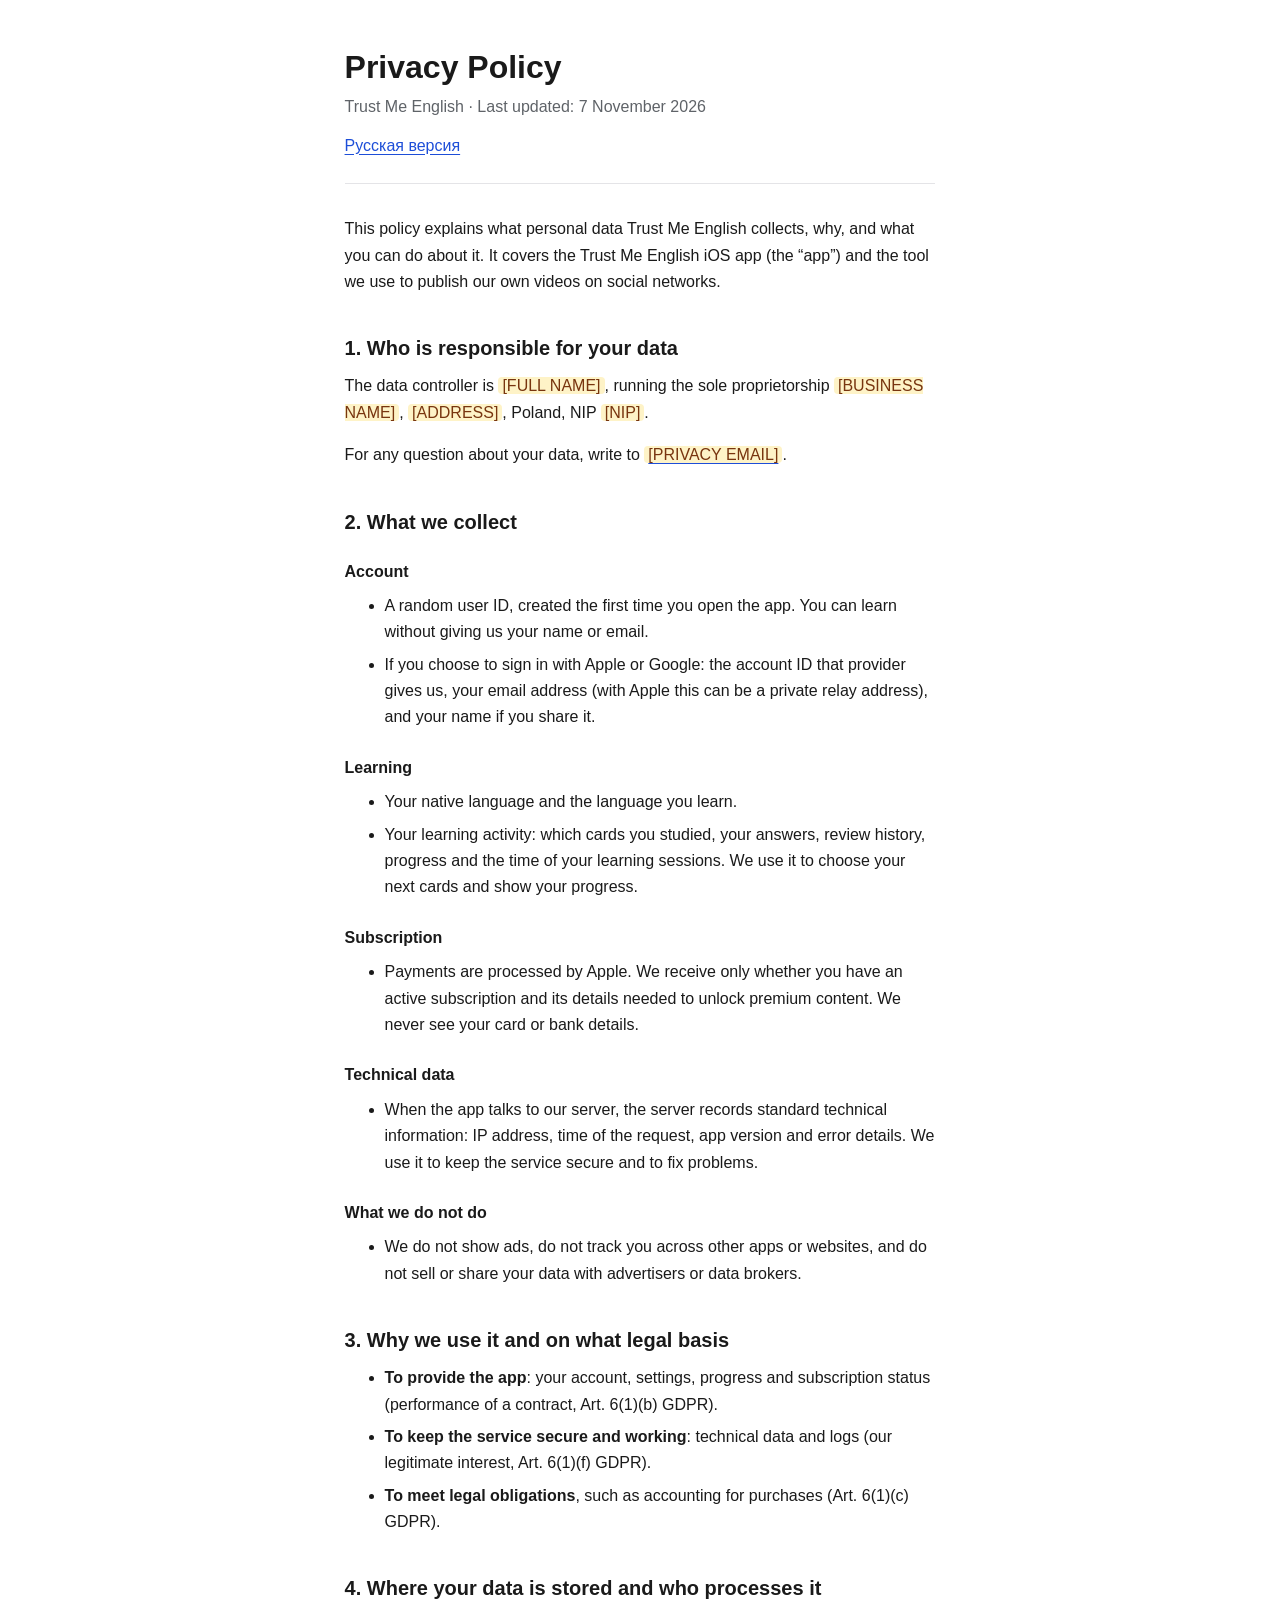
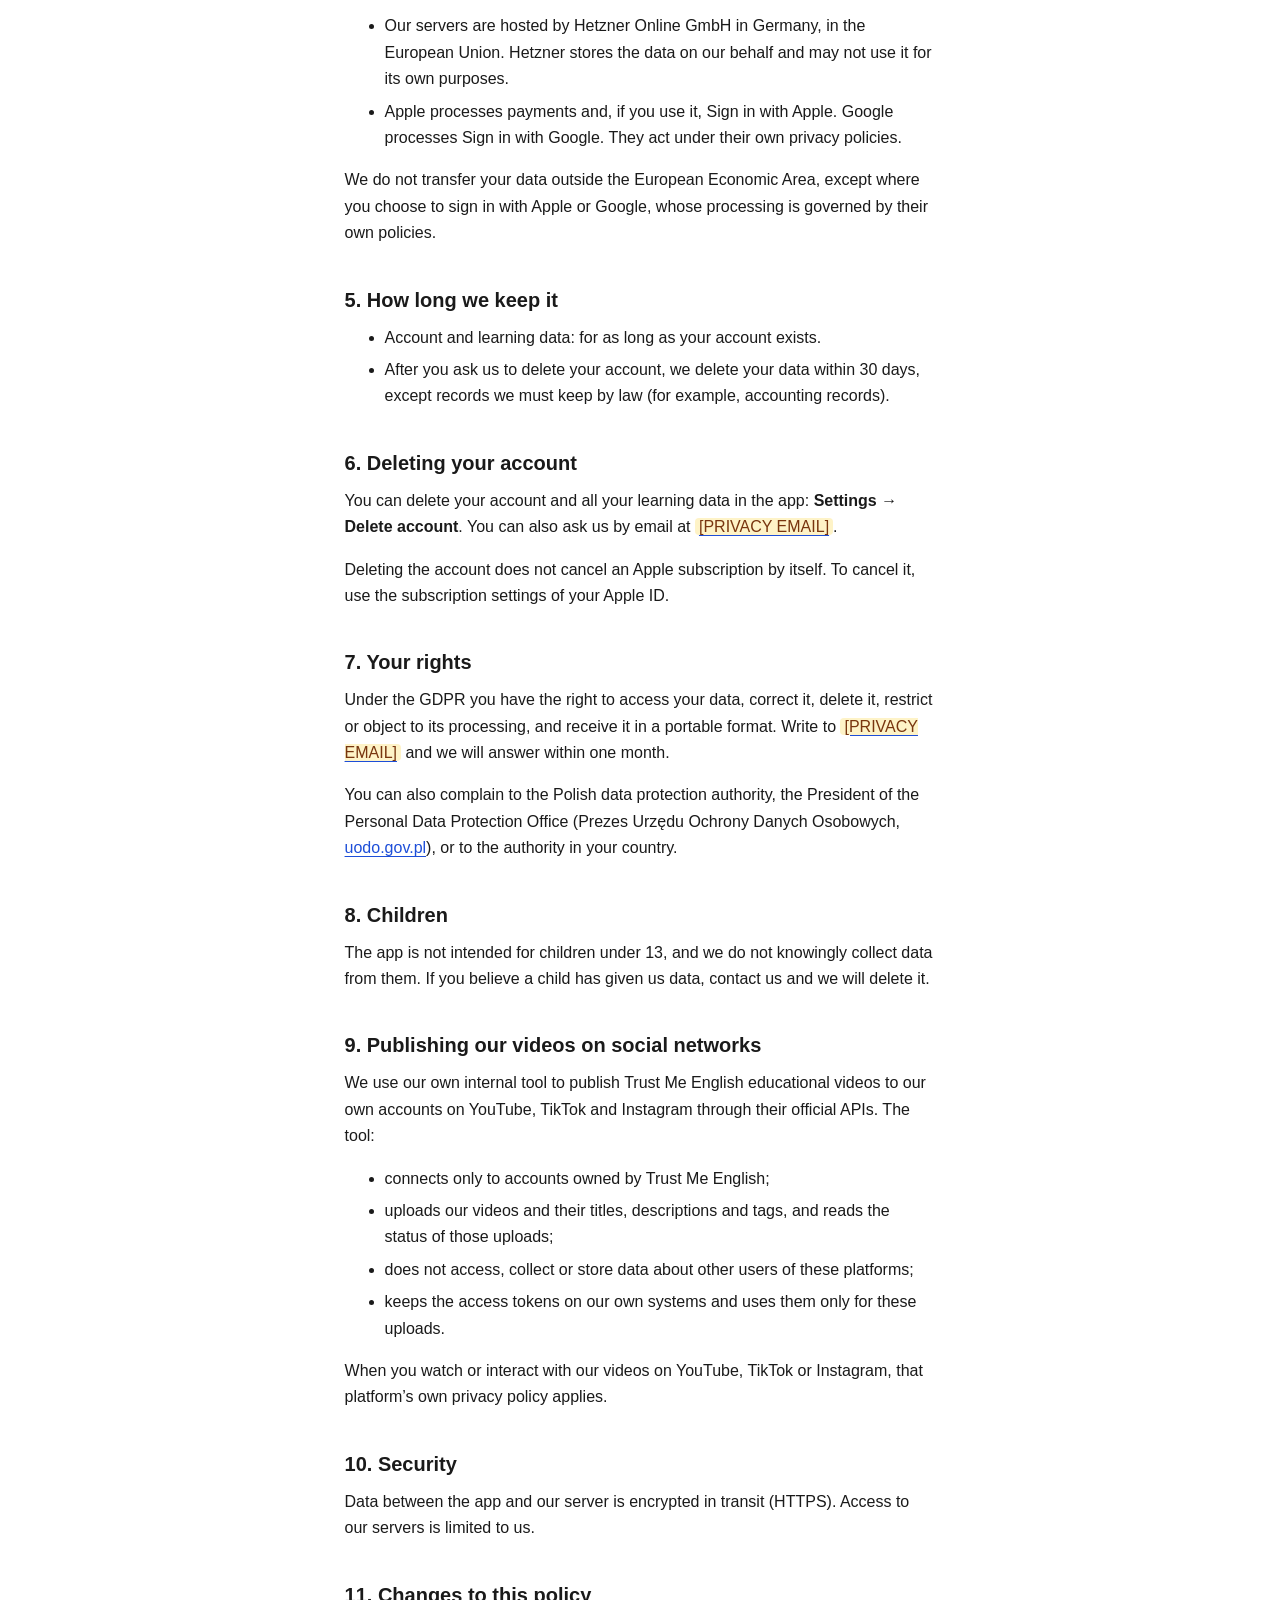
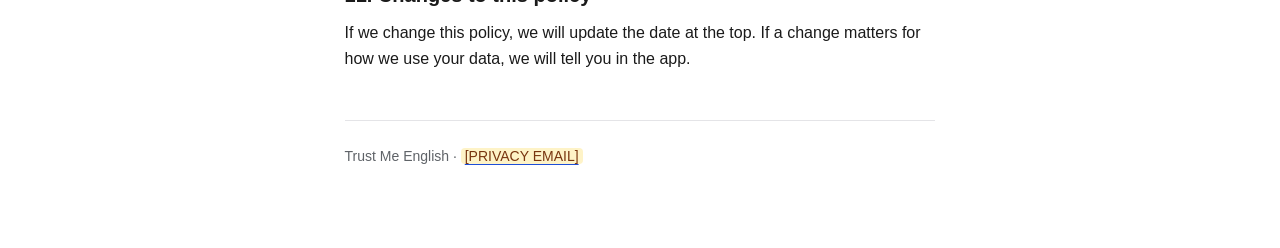
==== privacy.html @ 8fd23772 "- Add privacy policy page" ====
<!doctype html>
<html lang="en">
<head>
  <meta charset="utf-8">
  <meta name="viewport" content="width=device-width, initial-scale=1">
  <title>Privacy Policy · Trust Me English</title>
  <link rel="stylesheet" href="styles.css">
</head>
<body>
<main>
  <header>
    <h1>Privacy Policy</h1>
    <p class="meta">Trust Me English · Last updated: 7 November 2026</p>
    <p class="meta languages"><a href="privacy.ru.html" lang="ru">Русская версия</a></p>
  </header>

  <p>This policy explains what personal data Trust Me English collects, why, and what you can do about it. It covers the Trust Me English iOS app (the “app”) and the tool we use to publish our own videos on social networks.</p>

  <h2>1. Who is responsible for your data</h2>
  <p>The data controller is <span class="placeholder">[FULL NAME]</span>, running the sole proprietorship <span class="placeholder">[BUSINESS NAME]</span>, <span class="placeholder">[ADDRESS]</span>, Poland, NIP <span class="placeholder">[NIP]</span>.</p>
  <p>For any question about your data, write to <a href="mailto:[PRIVACY EMAIL]"><span class="placeholder">[PRIVACY EMAIL]</span></a>.</p>

  <h2>2. What we collect</h2>
  <h3>Account</h3>
  <ul>
    <li>A random user ID, created the first time you open the app. You can learn without giving us your name or email.</li>
    <li>If you choose to sign in with Apple or Google: the account ID that provider gives us, your email address (with Apple this can be a private relay address), and your name if you share it.</li>
  </ul>
  <h3>Learning</h3>
  <ul>
    <li>Your native language and the language you learn.</li>
    <li>Your learning activity: which cards you studied, your answers, review history, progress and the time of your learning sessions. We use it to choose your next cards and show your progress.</li>
  </ul>
  <h3>Subscription</h3>
  <ul>
    <li>Payments are processed by Apple. We receive only whether you have an active subscription and its details needed to unlock premium content. We never see your card or bank details.</li>
  </ul>
  <h3>Technical data</h3>
  <ul>
    <li>When the app talks to our server, the server records standard technical information: IP address, time of the request, app version and error details. We use it to keep the service secure and to fix problems.</li>
  </ul>
  <h3>What we do not do</h3>
  <ul>
    <li>We do not show ads, do not track you across other apps or websites, and do not sell or share your data with advertisers or data brokers.</li>
  </ul>

  <h2>3. Why we use it and on what legal basis</h2>
  <ul>
    <li><strong>To provide the app</strong>: your account, settings, progress and subscription status (performance of a contract, Art. 6(1)(b) GDPR).</li>
    <li><strong>To keep the service secure and working</strong>: technical data and logs (our legitimate interest, Art. 6(1)(f) GDPR).</li>
    <li><strong>To meet legal obligations</strong>, such as accounting for purchases (Art. 6(1)(c) GDPR).</li>
  </ul>

  <h2>4. Where your data is stored and who processes it</h2>
  <ul>
    <li>Our servers are hosted by Hetzner Online GmbH in Germany, in the European Union. Hetzner stores the data on our behalf and may not use it for its own purposes.</li>
    <li>Apple processes payments and, if you use it, Sign in with Apple. Google processes Sign in with Google. They act under their own privacy policies.</li>
  </ul>
  <p>We do not transfer your data outside the European Economic Area, except where you choose to sign in with Apple or Google, whose processing is governed by their own policies.</p>

  <h2>5. How long we keep it</h2>
  <ul>
    <li>Account and learning data: for as long as your account exists.</li>
    <li>After you ask us to delete your account, we delete your data within 30 days, except records we must keep by law (for example, accounting records).</li>
  </ul>

  <h2>6. Deleting your account</h2>
  <p>You can delete your account and all your learning data in the app: <strong>Settings → Delete account</strong>. You can also ask us by email at <a href="mailto:[PRIVACY EMAIL]"><span class="placeholder">[PRIVACY EMAIL]</span></a>.</p>
  <p>Deleting the account does not cancel an Apple subscription by itself. To cancel it, use the subscription settings of your Apple ID.</p>

  <h2>7. Your rights</h2>
  <p>Under the GDPR you have the right to access your data, correct it, delete it, restrict or object to its processing, and receive it in a portable format. Write to <a href="mailto:[PRIVACY EMAIL]"><span class="placeholder">[PRIVACY EMAIL]</span></a> and we will answer within one month.</p>
  <p>You can also complain to the Polish data protection authority, the President of the Personal Data Protection Office (Prezes Urzędu Ochrony Danych Osobowych, <a href="https://uodo.gov.pl">uodo.gov.pl</a>), or to the authority in your country.</p>

  <h2>8. Children</h2>
  <p>The app is not intended for children under 13, and we do not knowingly collect data from them. If you believe a child has given us data, contact us and we will delete it.</p>

  <h2>9. Publishing our videos on social networks</h2>
  <p>We use our own internal tool to publish Trust Me English educational videos to our own accounts on YouTube, TikTok and Instagram through their official APIs. The tool:</p>
  <ul>
    <li>connects only to accounts owned by Trust Me English;</li>
    <li>uploads our videos and their titles, descriptions and tags, and reads the status of those uploads;</li>
    <li>does not access, collect or store data about other users of these platforms;</li>
    <li>keeps the access tokens on our own systems and uses them only for these uploads.</li>
  </ul>
  <p>When you watch or interact with our videos on YouTube, TikTok or Instagram, that platform’s own privacy policy applies.</p>

  <h2>10. Security</h2>
  <p>Data between the app and our server is encrypted in transit (HTTPS). Access to our servers is limited to us.</p>

  <h2>11. Changes to this policy</h2>
  <p>If we change this policy, we will update the date at the top. If a change matters for how we use your data, we will tell you in the app.</p>

  <footer>
    Trust Me English · <a href="mailto:[PRIVACY EMAIL]"><span class="placeholder">[PRIVACY EMAIL]</span></a>
  </footer>
</main>
</body>
</html>
---- styles.css ----
:root {
  --background: #ffffff;
  --foreground: #1a1a1a;
  --muted: #5f6368;
  --border: #e4e4e7;
  --link: #1d4ed8;
  --placeholder-background: #fef3c7;
  --placeholder-foreground: #78350f;
  color-scheme: light dark;
}

@media (prefers-color-scheme: dark) {
  :root {
    --background: #121212;
    --foreground: #ececec;
    --muted: #a1a1aa;
    --border: #2e2e33;
    --link: #93b4ff;
    --placeholder-background: #3f2d07;
    --placeholder-foreground: #fde68a;
  }
}

* {
  box-sizing: border-box;
}

body {
  margin: 0;
  background: var(--background);
  color: var(--foreground);
  font: 16px/1.65 -apple-system, BlinkMacSystemFont, "Segoe UI", Roboto, Helvetica, Arial, sans-serif;
}

main {
  max-width: 70ch;
  margin: 0 auto;
  padding: 48px 16px 80px;
}

header {
  border-bottom: 1px solid var(--border);
  margin-bottom: 32px;
  padding-bottom: 24px;
}

h1 {
  font-size: 2rem;
  line-height: 1.2;
  margin: 0 0 8px;
}

h2 {
  font-size: 1.25rem;
  line-height: 1.3;
  margin: 40px 0 12px;
}

h3 {
  font-size: 1rem;
  margin: 24px 0 8px;
}

p,
ul {
  margin: 0 0 16px;
}

li + li {
  margin-top: 6px;
}

a {
  color: var(--link);
  text-underline-offset: 3px;
}

.meta {
  color: var(--muted);
  margin: 0;
}

.languages {
  margin-top: 12px;
}

.placeholder {
  background: var(--placeholder-background);
  color: var(--placeholder-foreground);
  border-radius: 4px;
  padding: 0 4px;
}

footer {
  border-top: 1px solid var(--border);
  color: var(--muted);
  margin-top: 48px;
  padding-top: 24px;
  font-size: 0.875rem;
}
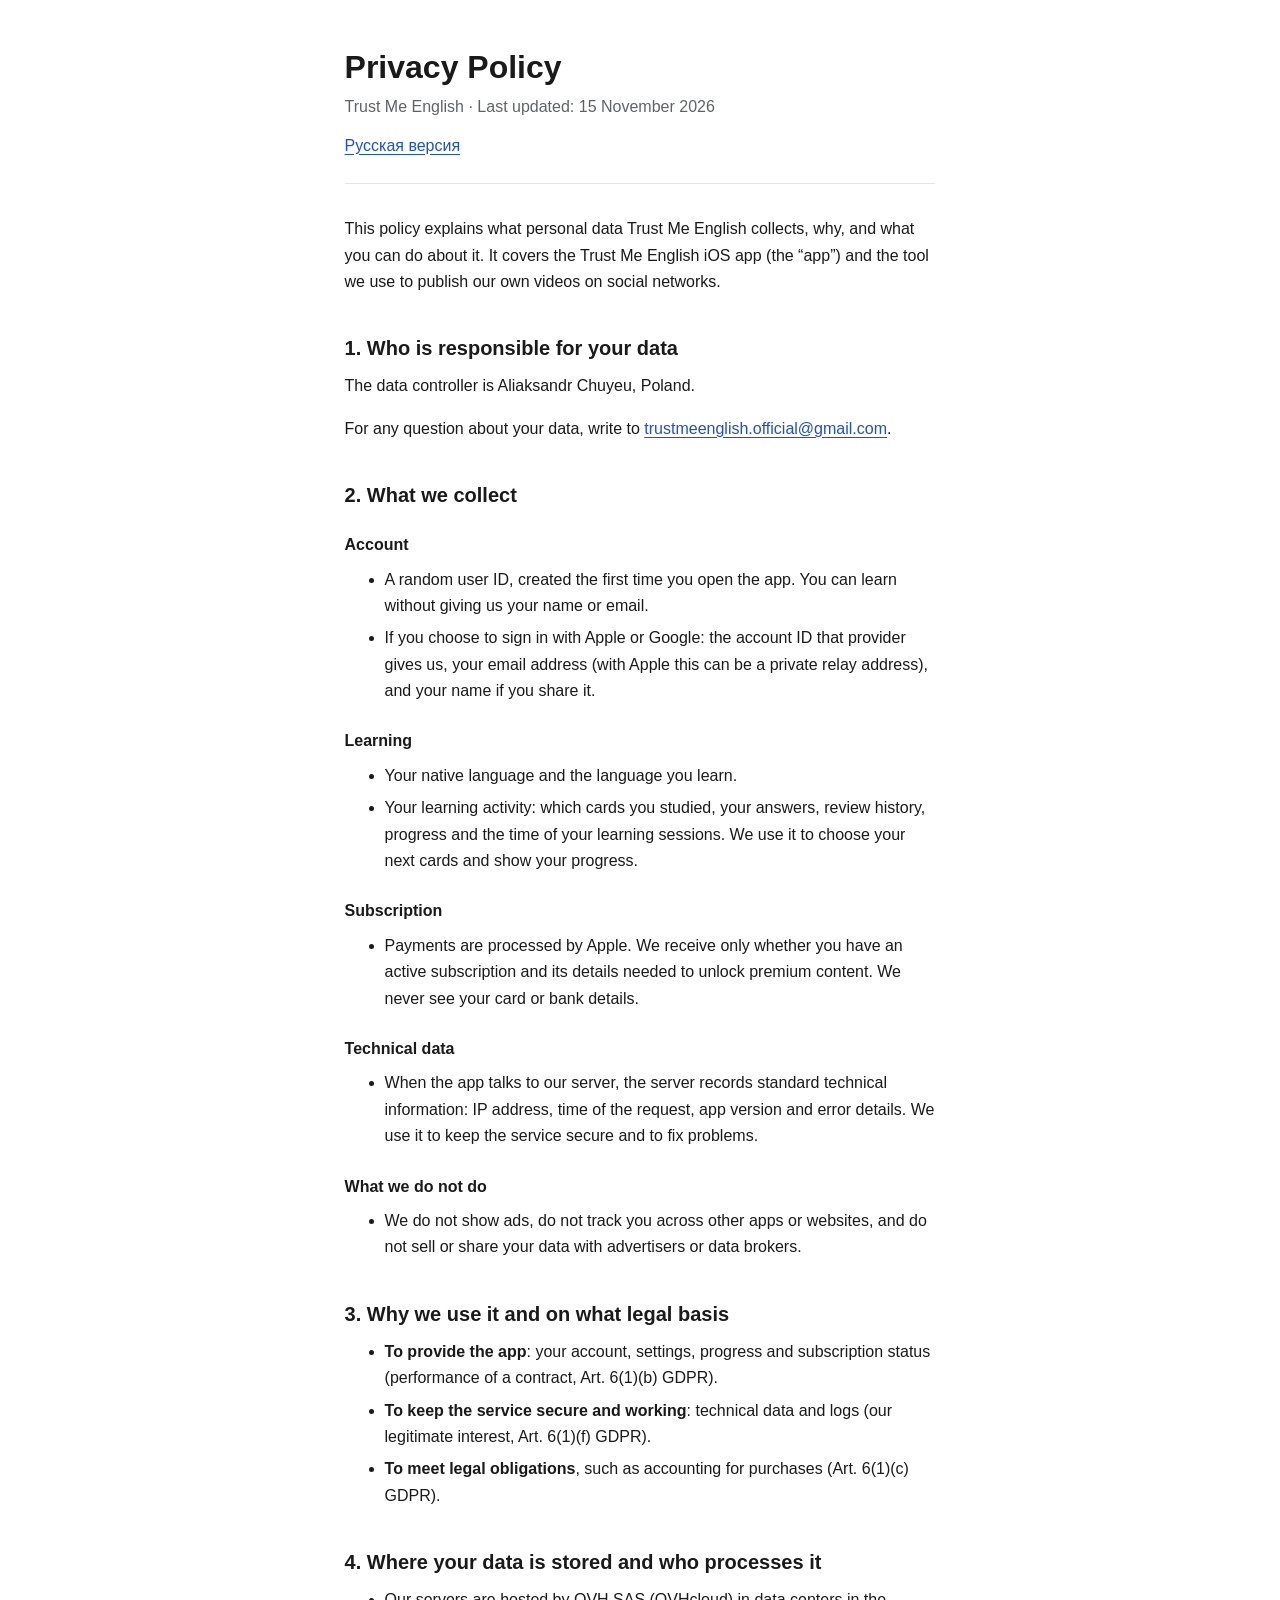
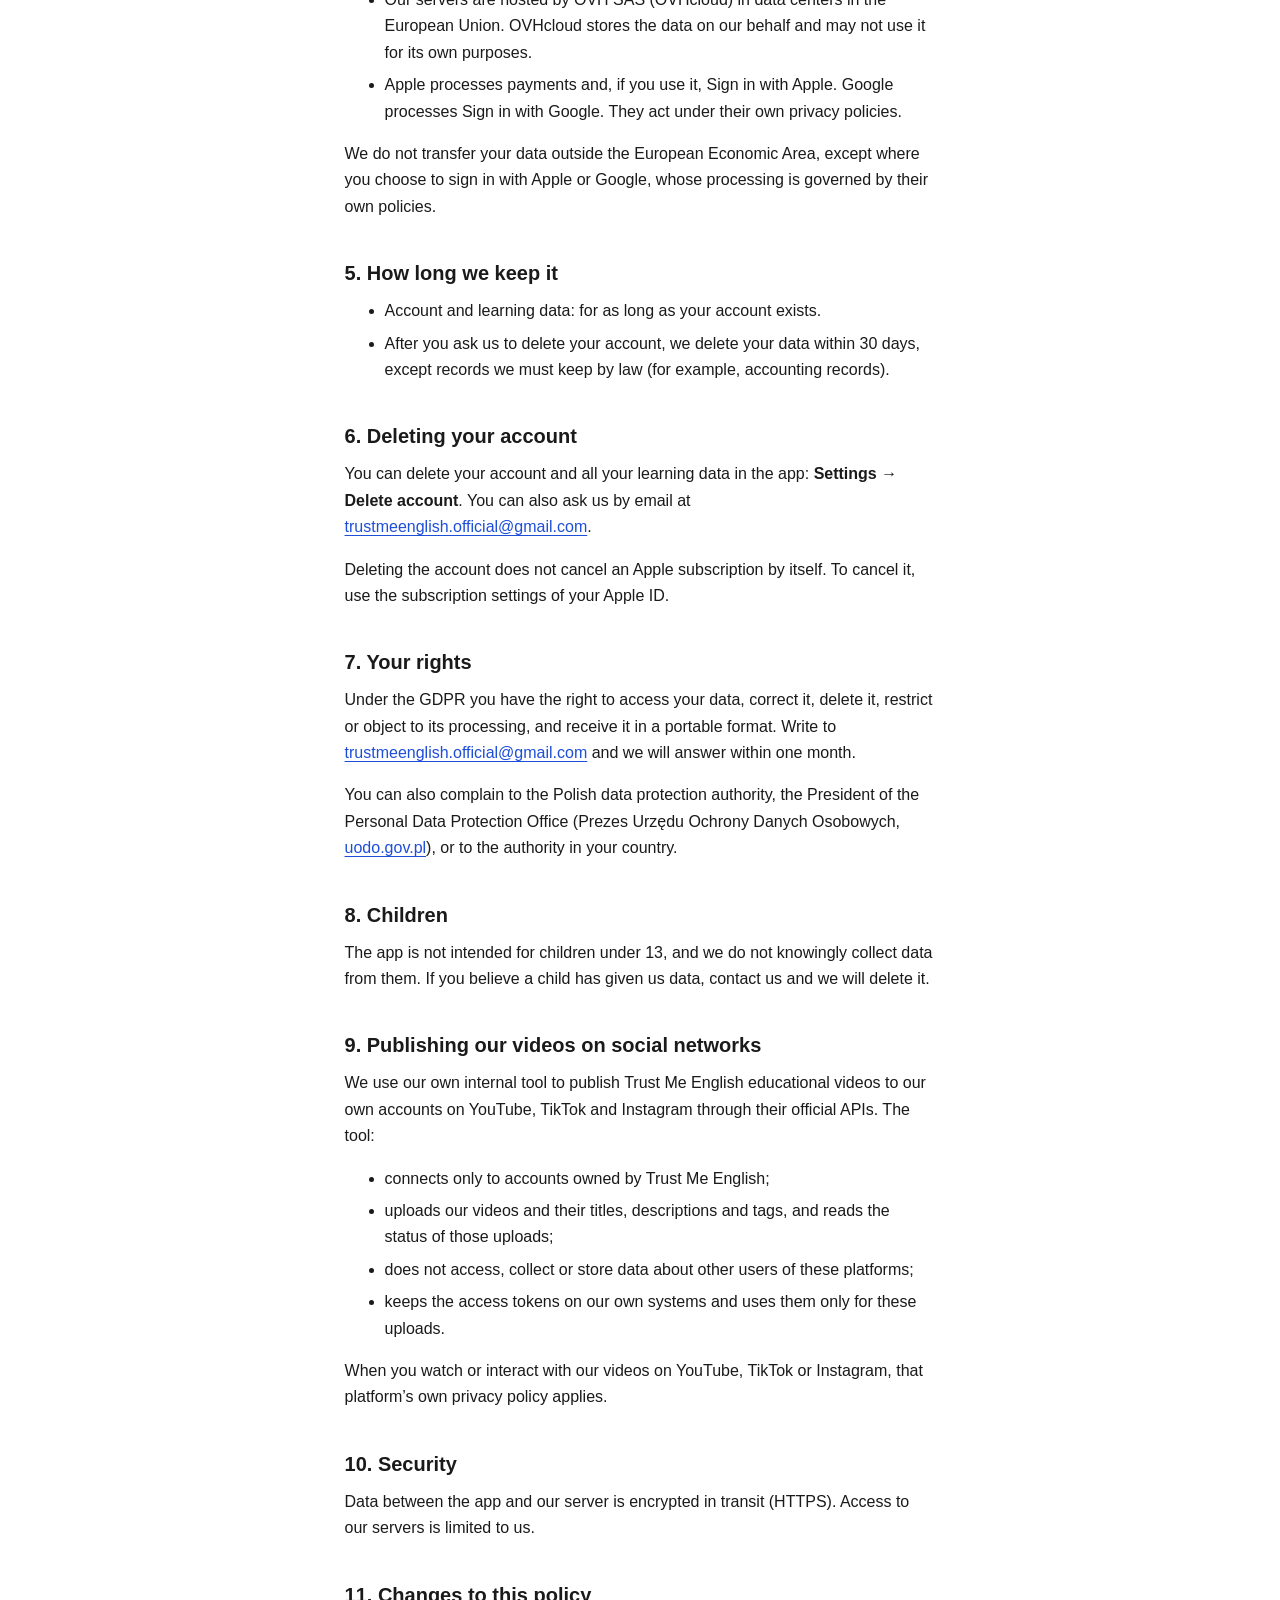
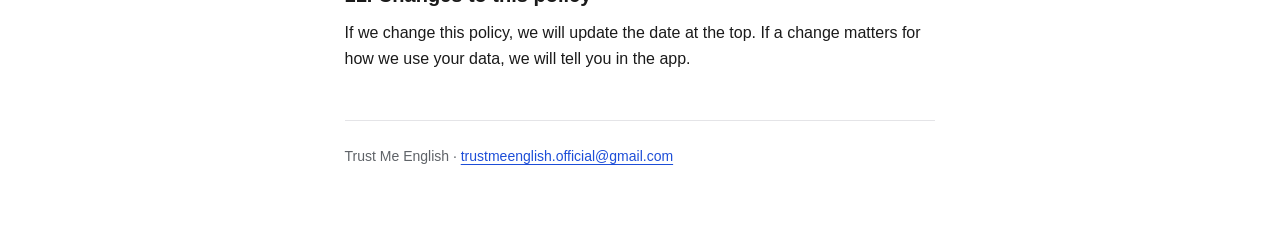
==== commit 321e3109: "- Fill in the privacy policy and add Terms of Service" ====
--- a/privacy.html
+++ b/privacy.html
@@ -10,15 +10,15 @@
 <main>
   <header>
     <h1>Privacy Policy</h1>
-    <p class="meta">Trust Me English · Last updated: 7 November 2026</p>
+    <p class="meta">Trust Me English · Last updated: 15 November 2026</p>
     <p class="meta languages"><a href="privacy.ru.html" lang="ru">Русская версия</a></p>
   </header>
 
   <p>This policy explains what personal data Trust Me English collects, why, and what you can do about it. It covers the Trust Me English iOS app (the “app”) and the tool we use to publish our own videos on social networks.</p>
 
   <h2>1. Who is responsible for your data</h2>
-  <p>The data controller is <span class="placeholder">[FULL NAME]</span>, running the sole proprietorship <span class="placeholder">[BUSINESS NAME]</span>, <span class="placeholder">[ADDRESS]</span>, Poland, NIP <span class="placeholder">[NIP]</span>.</p>
-  <p>For any question about your data, write to <a href="mailto:[PRIVACY EMAIL]"><span class="placeholder">[PRIVACY EMAIL]</span></a>.</p>
+  <p>The data controller is Aliaksandr Chuyeu, Poland.</p>
+  <p>For any question about your data, write to <a href="mailto:trustmeenglish.official@gmail.com">trustmeenglish.official@gmail.com</a>.</p>
 
   <h2>2. What we collect</h2>
   <h3>Account</h3>
@@ -53,7 +53,7 @@
 
   <h2>4. Where your data is stored and who processes it</h2>
   <ul>
-    <li>Our servers are hosted by Hetzner Online GmbH in Germany, in the European Union. Hetzner stores the data on our behalf and may not use it for its own purposes.</li>
+    <li>Our servers are hosted by OVH SAS (OVHcloud) in data centers in the European Union. OVHcloud stores the data on our behalf and may not use it for its own purposes.</li>
     <li>Apple processes payments and, if you use it, Sign in with Apple. Google processes Sign in with Google. They act under their own privacy policies.</li>
   </ul>
   <p>We do not transfer your data outside the European Economic Area, except where you choose to sign in with Apple or Google, whose processing is governed by their own policies.</p>
@@ -65,11 +65,11 @@
   </ul>
 
   <h2>6. Deleting your account</h2>
-  <p>You can delete your account and all your learning data in the app: <strong>Settings → Delete account</strong>. You can also ask us by email at <a href="mailto:[PRIVACY EMAIL]"><span class="placeholder">[PRIVACY EMAIL]</span></a>.</p>
+  <p>You can delete your account and all your learning data in the app: <strong>Settings → Delete account</strong>. You can also ask us by email at <a href="mailto:trustmeenglish.official@gmail.com">trustmeenglish.official@gmail.com</a>.</p>
   <p>Deleting the account does not cancel an Apple subscription by itself. To cancel it, use the subscription settings of your Apple ID.</p>
 
   <h2>7. Your rights</h2>
-  <p>Under the GDPR you have the right to access your data, correct it, delete it, restrict or object to its processing, and receive it in a portable format. Write to <a href="mailto:[PRIVACY EMAIL]"><span class="placeholder">[PRIVACY EMAIL]</span></a> and we will answer within one month.</p>
+  <p>Under the GDPR you have the right to access your data, correct it, delete it, restrict or object to its processing, and receive it in a portable format. Write to <a href="mailto:trustmeenglish.official@gmail.com">trustmeenglish.official@gmail.com</a> and we will answer within one month.</p>
   <p>You can also complain to the Polish data protection authority, the President of the Personal Data Protection Office (Prezes Urzędu Ochrony Danych Osobowych, <a href="https://uodo.gov.pl">uodo.gov.pl</a>), or to the authority in your country.</p>
 
   <h2>8. Children</h2>
@@ -92,7 +92,7 @@
   <p>If we change this policy, we will update the date at the top. If a change matters for how we use your data, we will tell you in the app.</p>
 
   <footer>
-    Trust Me English · <a href="mailto:[PRIVACY EMAIL]"><span class="placeholder">[PRIVACY EMAIL]</span></a>
+    Trust Me English · <a href="mailto:trustmeenglish.official@gmail.com">trustmeenglish.official@gmail.com</a>
   </footer>
 </main>
 </body>
--- a/styles.css
+++ b/styles.css
@@ -4,8 +4,6 @@
   --muted: #5f6368;
   --border: #e4e4e7;
   --link: #1d4ed8;
-  --placeholder-background: #fef3c7;
-  --placeholder-foreground: #78350f;
   color-scheme: light dark;
 }
 
@@ -16,8 +14,6 @@
     --muted: #a1a1aa;
     --border: #2e2e33;
     --link: #93b4ff;
-    --placeholder-background: #3f2d07;
-    --placeholder-foreground: #fde68a;
   }
 }
 
@@ -84,13 +80,6 @@
   margin-top: 12px;
 }
 
-.placeholder {
-  background: var(--placeholder-background);
-  color: var(--placeholder-foreground);
-  border-radius: 4px;
-  padding: 0 4px;
-}
-
 footer {
   border-top: 1px solid var(--border);
   color: var(--muted);
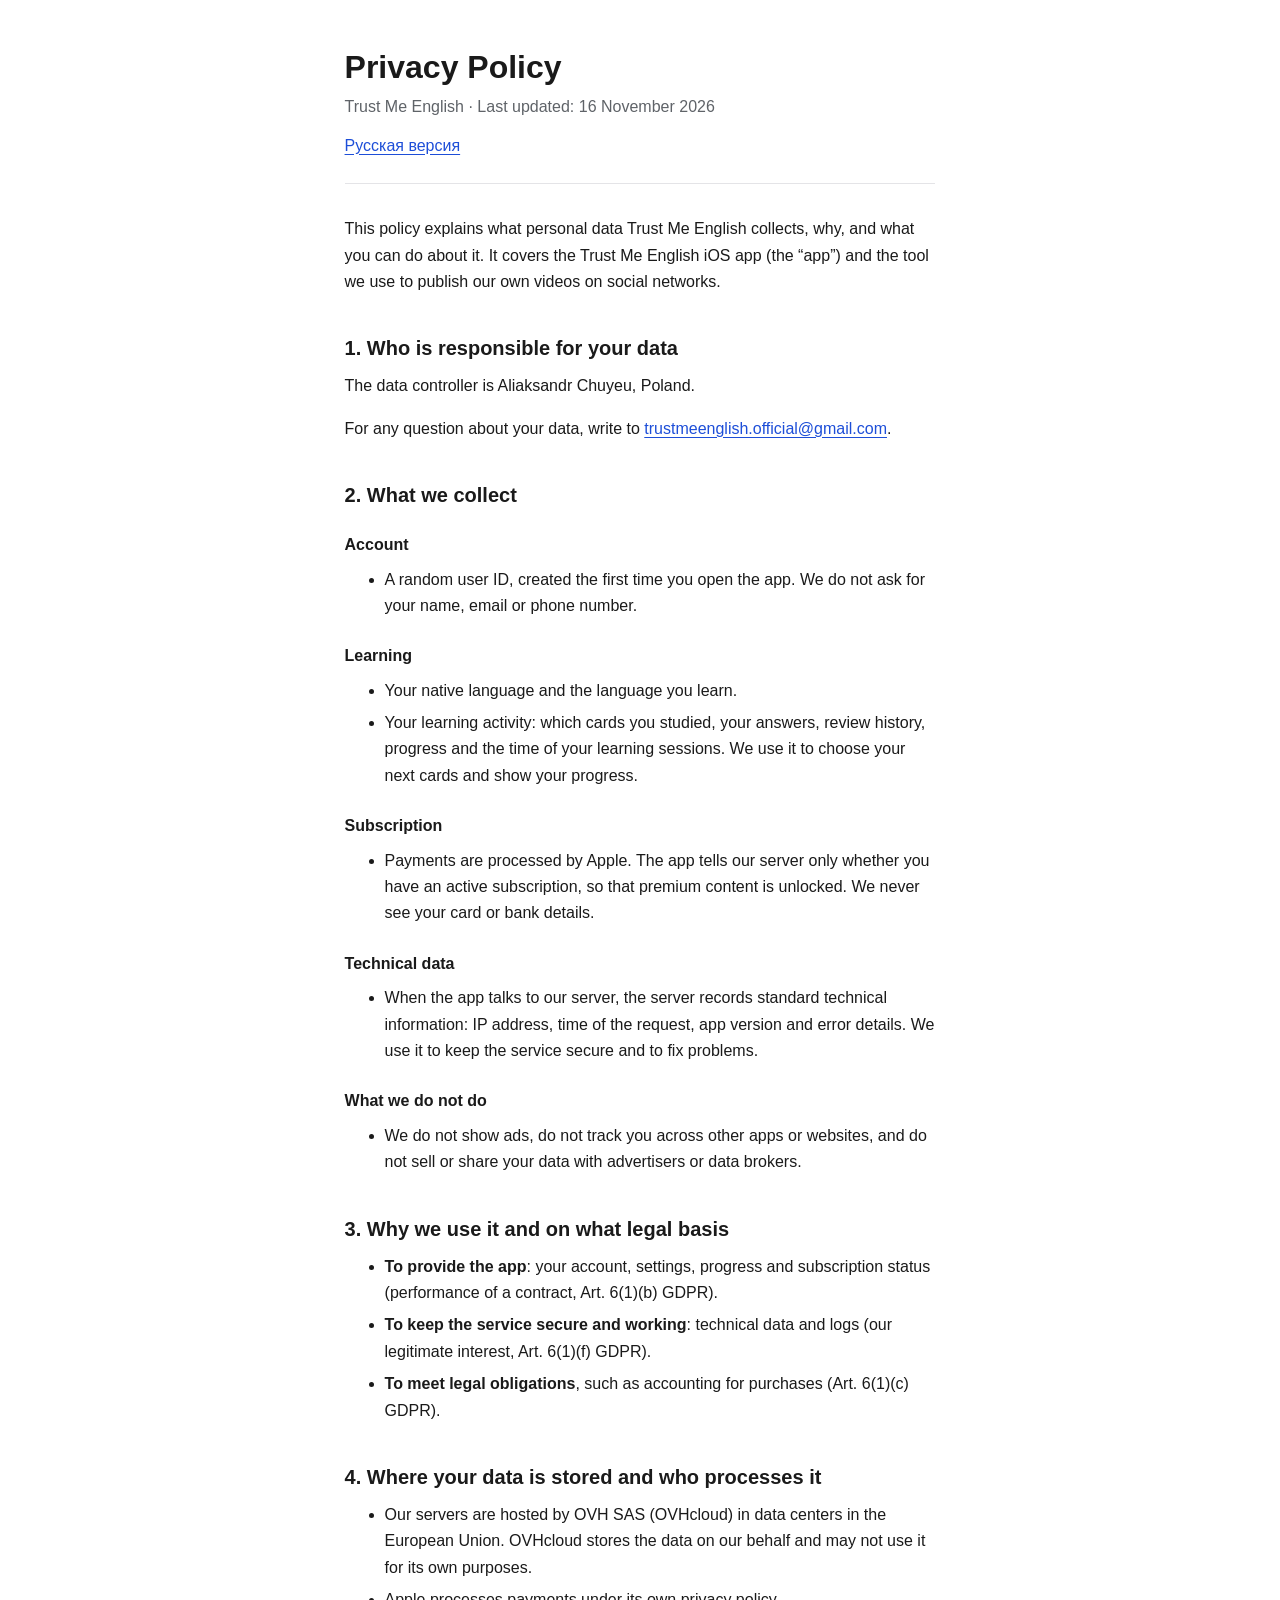
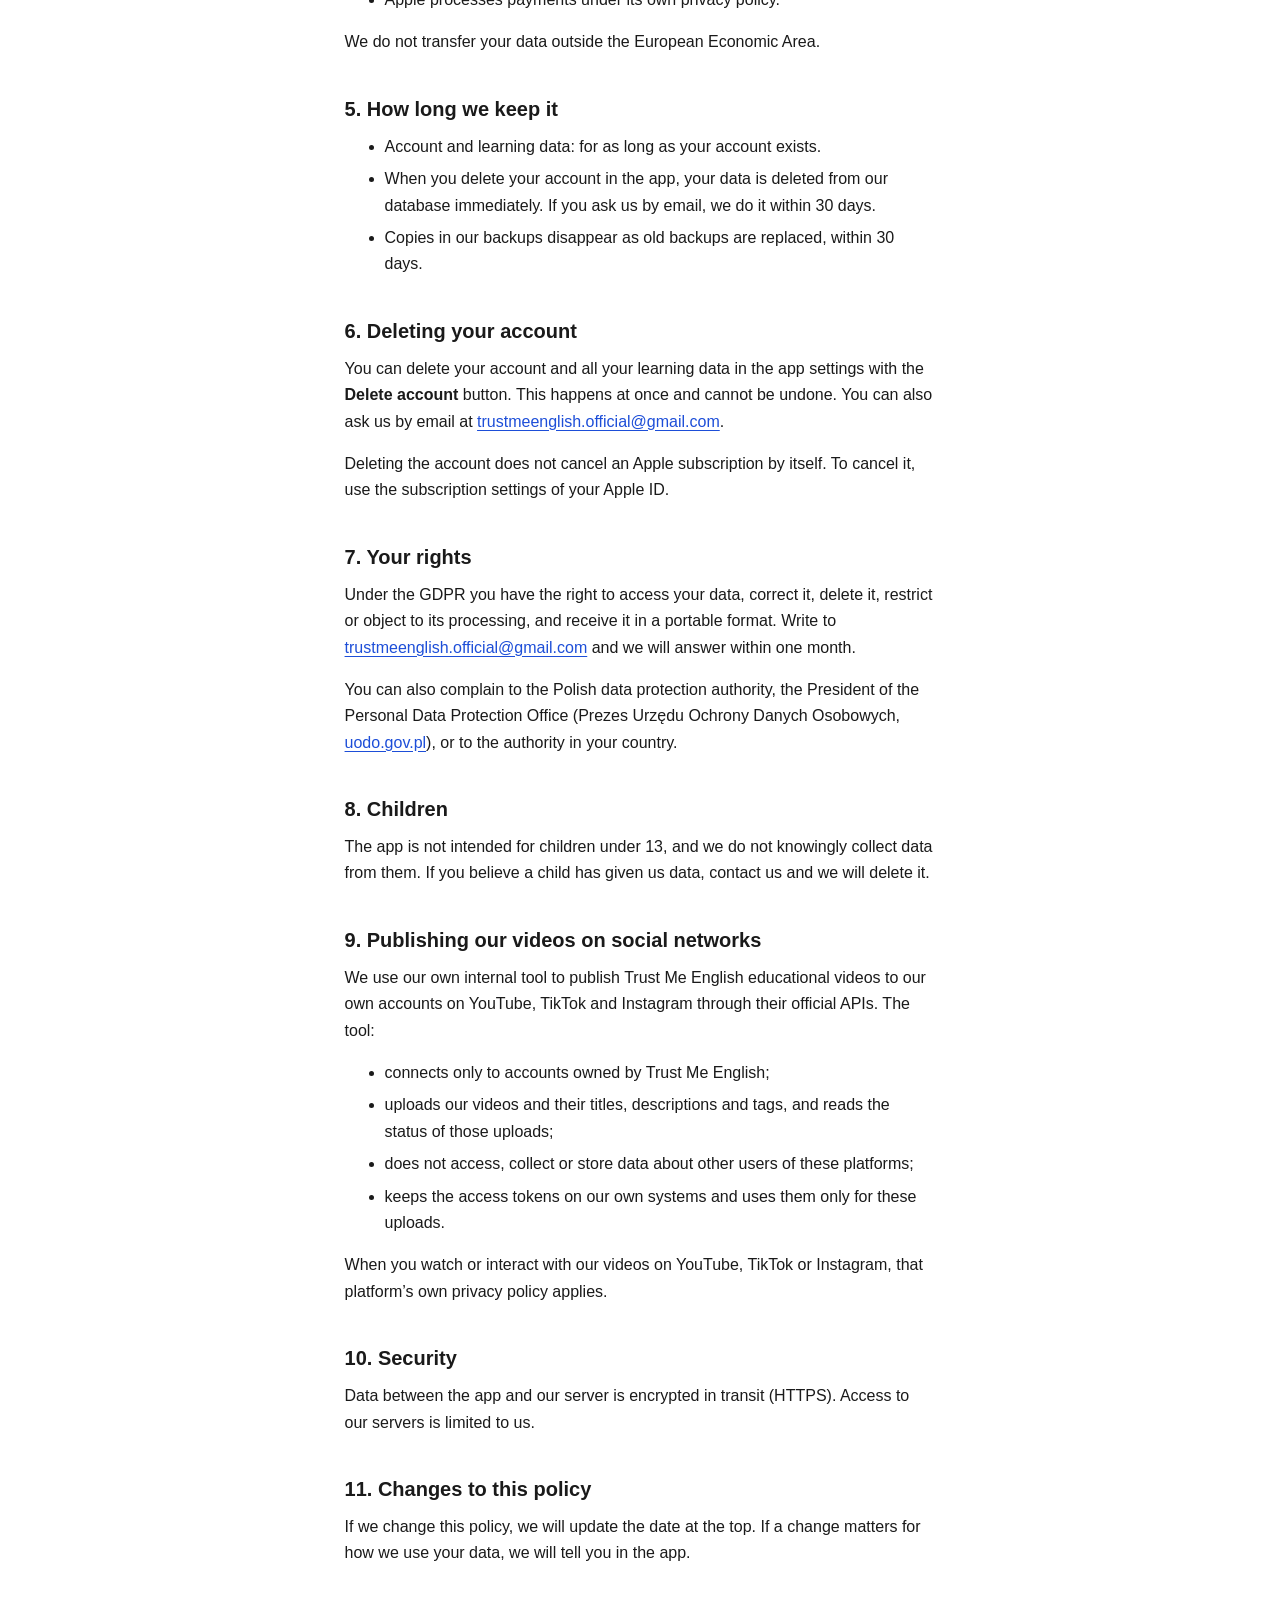
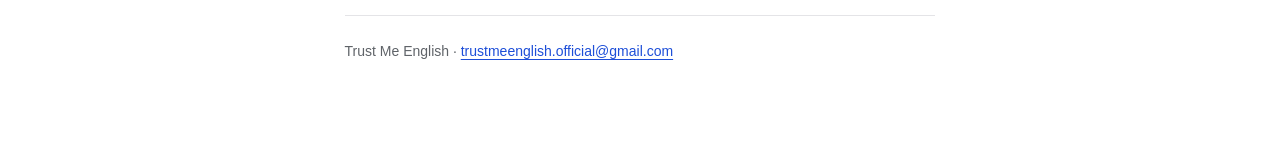
==== commit bcf1c493: "- Match the privacy policy to the app: anonymous account only, instant in-app deletion, backups with" ====
--- a/privacy.html
+++ b/privacy.html
@@ -10,7 +10,7 @@
 <main>
   <header>
     <h1>Privacy Policy</h1>
-    <p class="meta">Trust Me English · Last updated: 15 November 2026</p>
+    <p class="meta">Trust Me English · Last updated: 16 November 2026</p>
     <p class="meta languages"><a href="privacy.ru.html" lang="ru">Русская версия</a></p>
   </header>
 
@@ -23,8 +23,7 @@
   <h2>2. What we collect</h2>
   <h3>Account</h3>
   <ul>
-    <li>A random user ID, created the first time you open the app. You can learn without giving us your name or email.</li>
-    <li>If you choose to sign in with Apple or Google: the account ID that provider gives us, your email address (with Apple this can be a private relay address), and your name if you share it.</li>
+    <li>A random user ID, created the first time you open the app. We do not ask for your name, email or phone number.</li>
   </ul>
   <h3>Learning</h3>
   <ul>
@@ -33,7 +32,7 @@
   </ul>
   <h3>Subscription</h3>
   <ul>
-    <li>Payments are processed by Apple. We receive only whether you have an active subscription and its details needed to unlock premium content. We never see your card or bank details.</li>
+    <li>Payments are processed by Apple. The app tells our server only whether you have an active subscription, so that premium content is unlocked. We never see your card or bank details.</li>
   </ul>
   <h3>Technical data</h3>
   <ul>
@@ -54,18 +53,19 @@
   <h2>4. Where your data is stored and who processes it</h2>
   <ul>
     <li>Our servers are hosted by OVH SAS (OVHcloud) in data centers in the European Union. OVHcloud stores the data on our behalf and may not use it for its own purposes.</li>
-    <li>Apple processes payments and, if you use it, Sign in with Apple. Google processes Sign in with Google. They act under their own privacy policies.</li>
+    <li>Apple processes payments under its own privacy policy.</li>
   </ul>
-  <p>We do not transfer your data outside the European Economic Area, except where you choose to sign in with Apple or Google, whose processing is governed by their own policies.</p>
+  <p>We do not transfer your data outside the European Economic Area.</p>
 
   <h2>5. How long we keep it</h2>
   <ul>
     <li>Account and learning data: for as long as your account exists.</li>
-    <li>After you ask us to delete your account, we delete your data within 30 days, except records we must keep by law (for example, accounting records).</li>
+    <li>When you delete your account in the app, your data is deleted from our database immediately. If you ask us by email, we do it within 30 days.</li>
+    <li>Copies in our backups disappear as old backups are replaced, within 30 days.</li>
   </ul>
 
   <h2>6. Deleting your account</h2>
-  <p>You can delete your account and all your learning data in the app: <strong>Settings → Delete account</strong>. You can also ask us by email at <a href="mailto:trustmeenglish.official@gmail.com">trustmeenglish.official@gmail.com</a>.</p>
+  <p>You can delete your account and all your learning data in the app settings with the <strong>Delete account</strong> button. This happens at once and cannot be undone. You can also ask us by email at <a href="mailto:trustmeenglish.official@gmail.com">trustmeenglish.official@gmail.com</a>.</p>
   <p>Deleting the account does not cancel an Apple subscription by itself. To cancel it, use the subscription settings of your Apple ID.</p>
 
   <h2>7. Your rights</h2>
